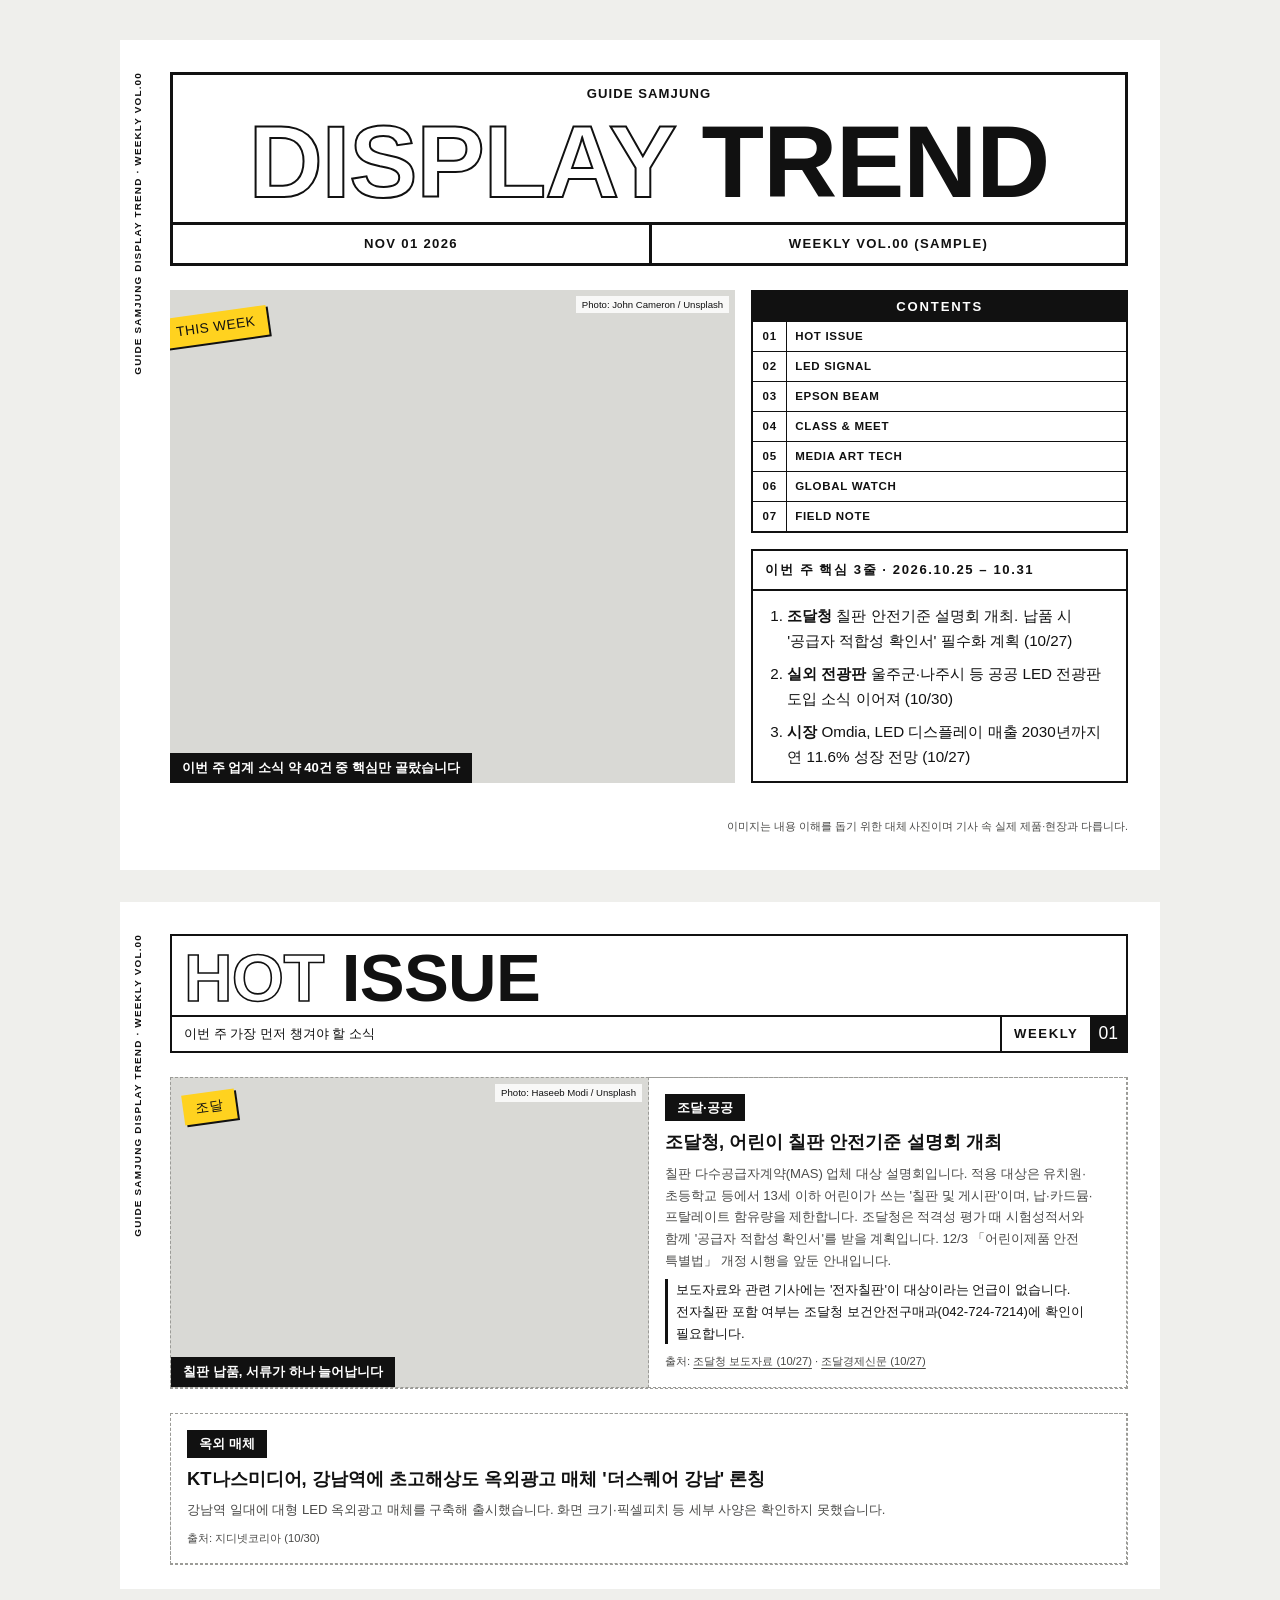
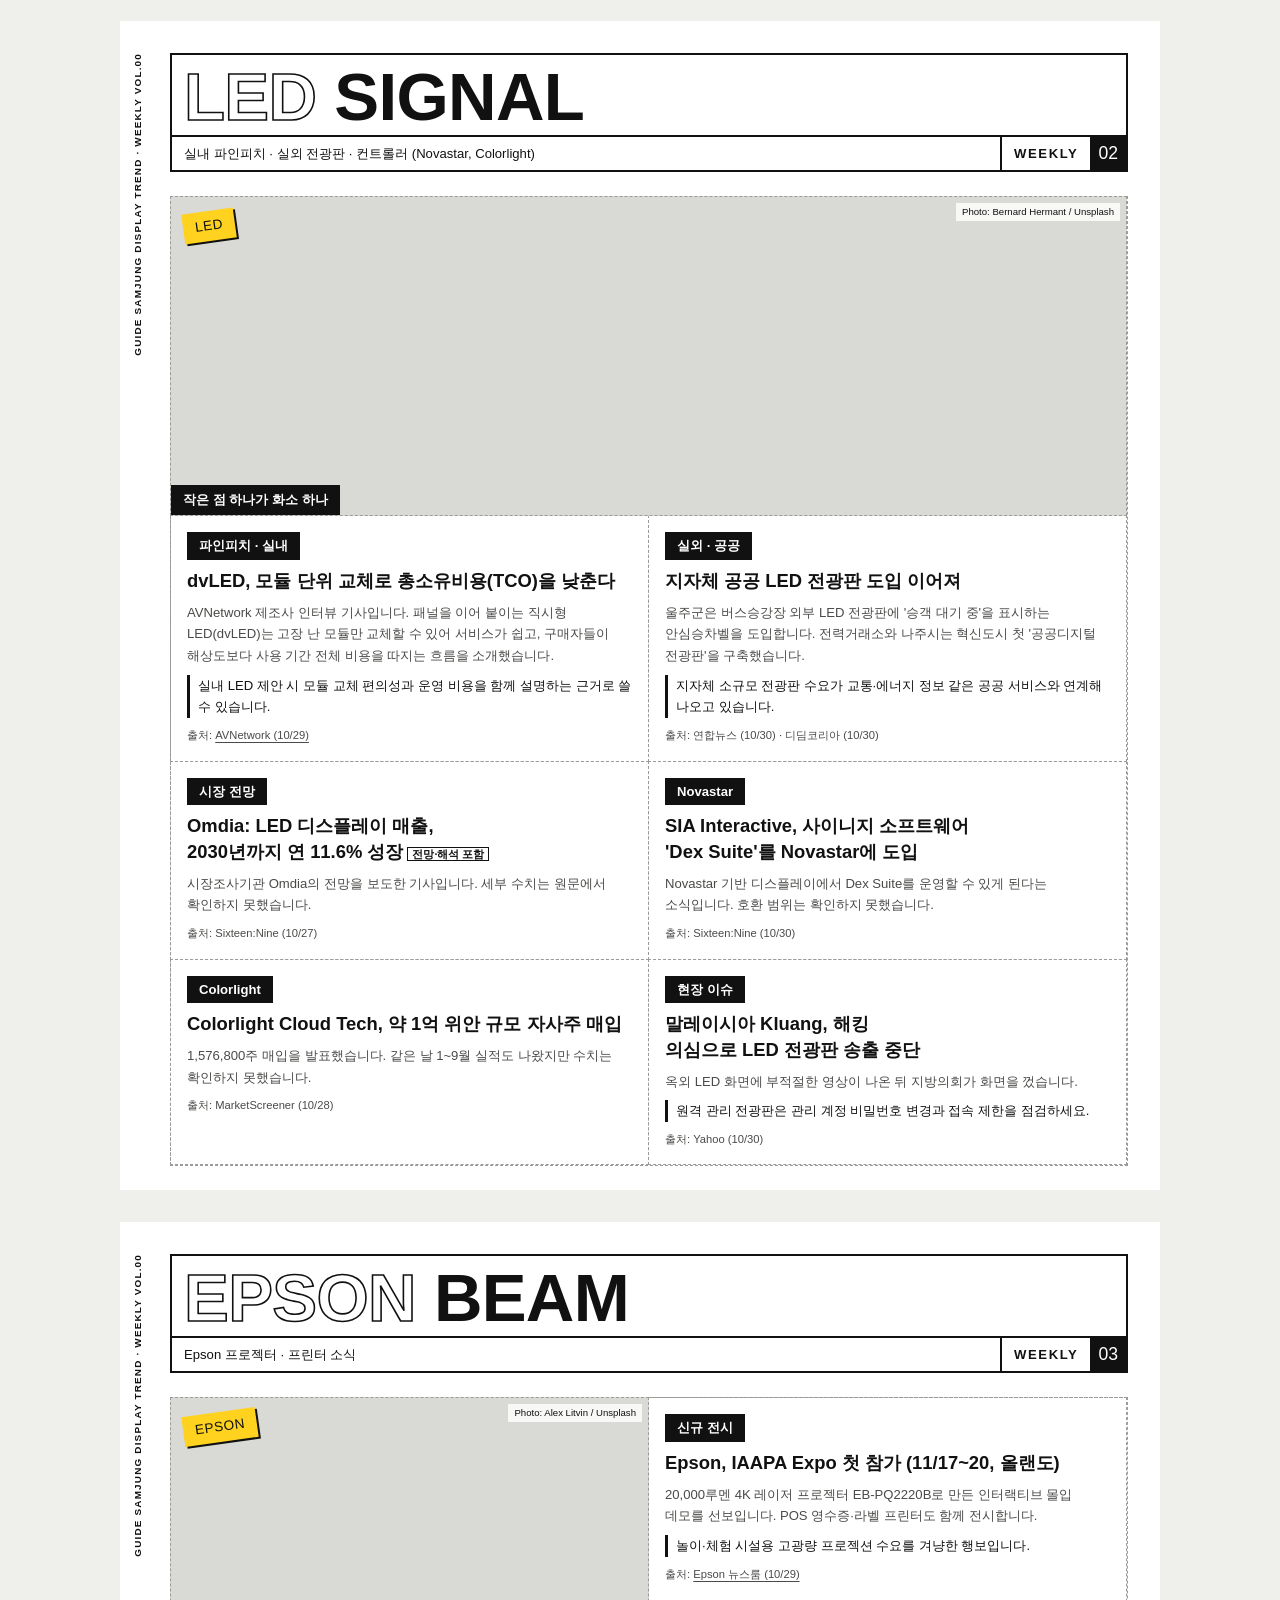
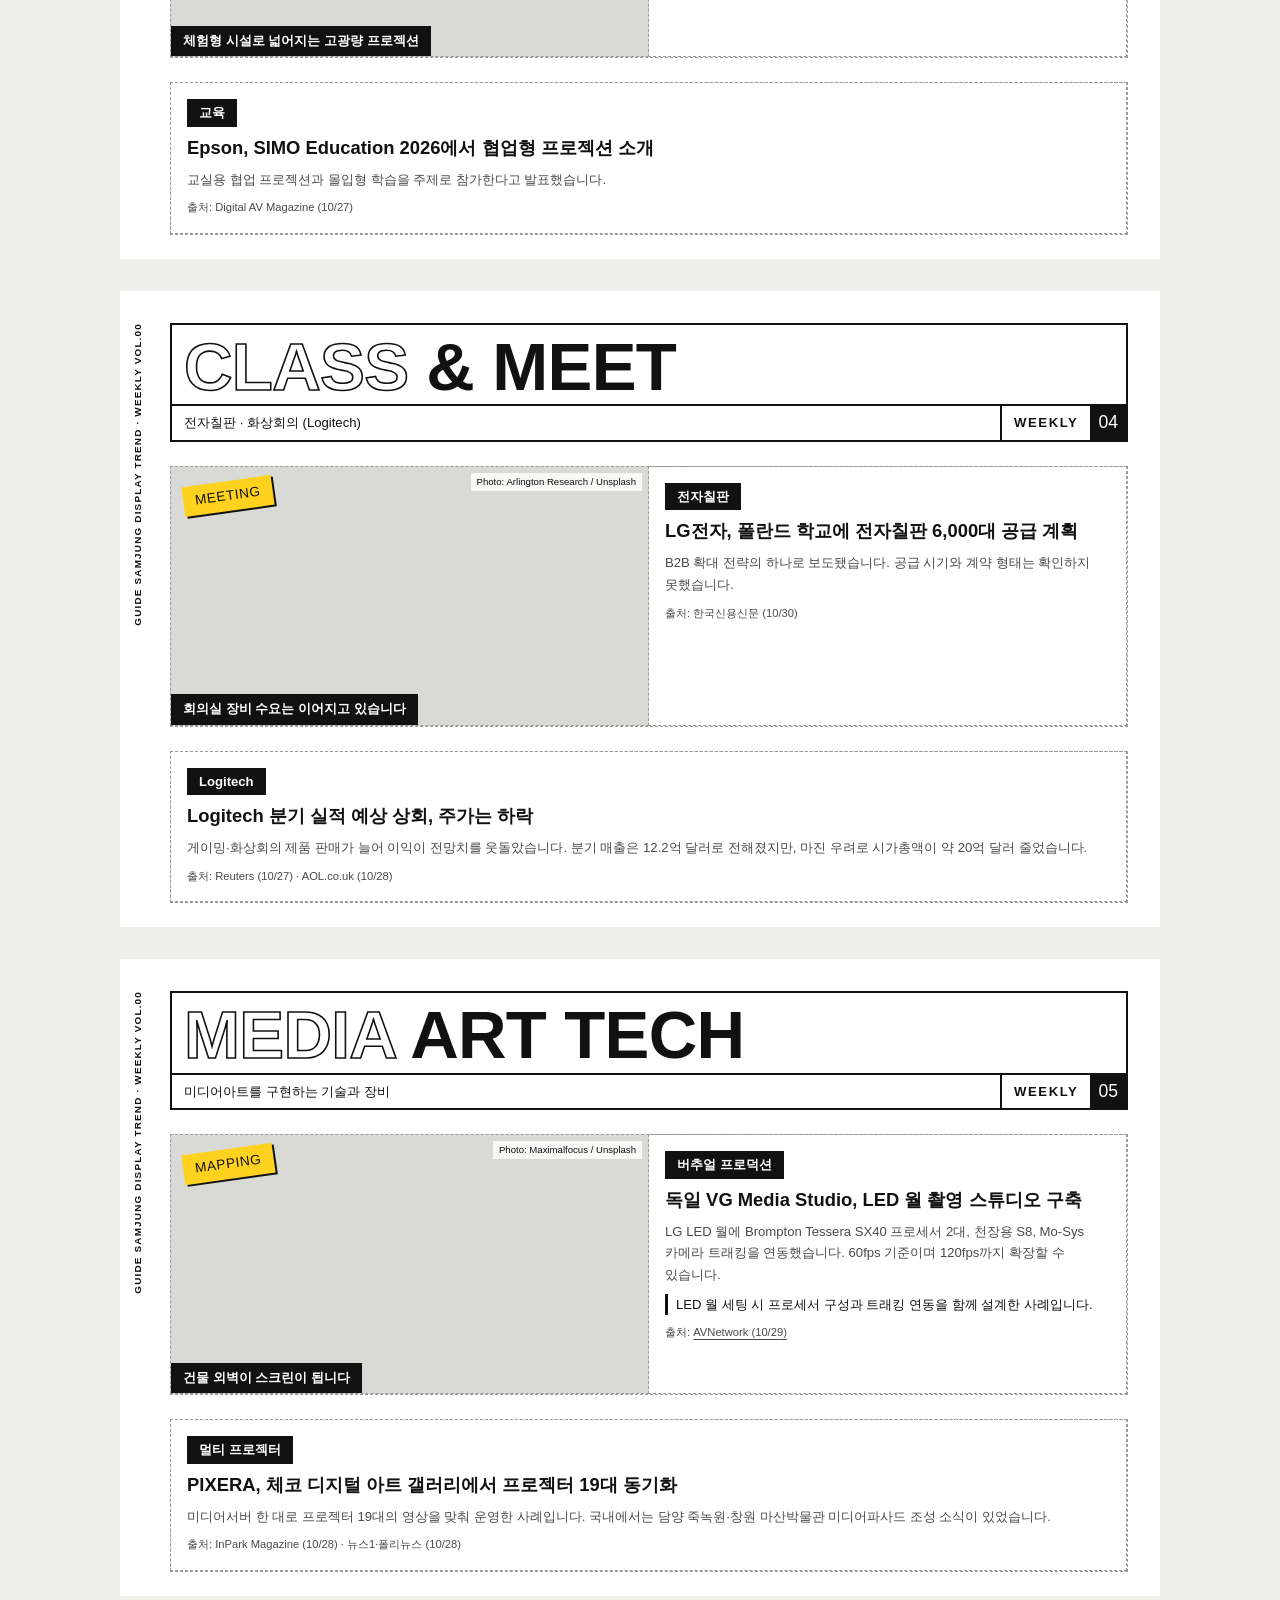
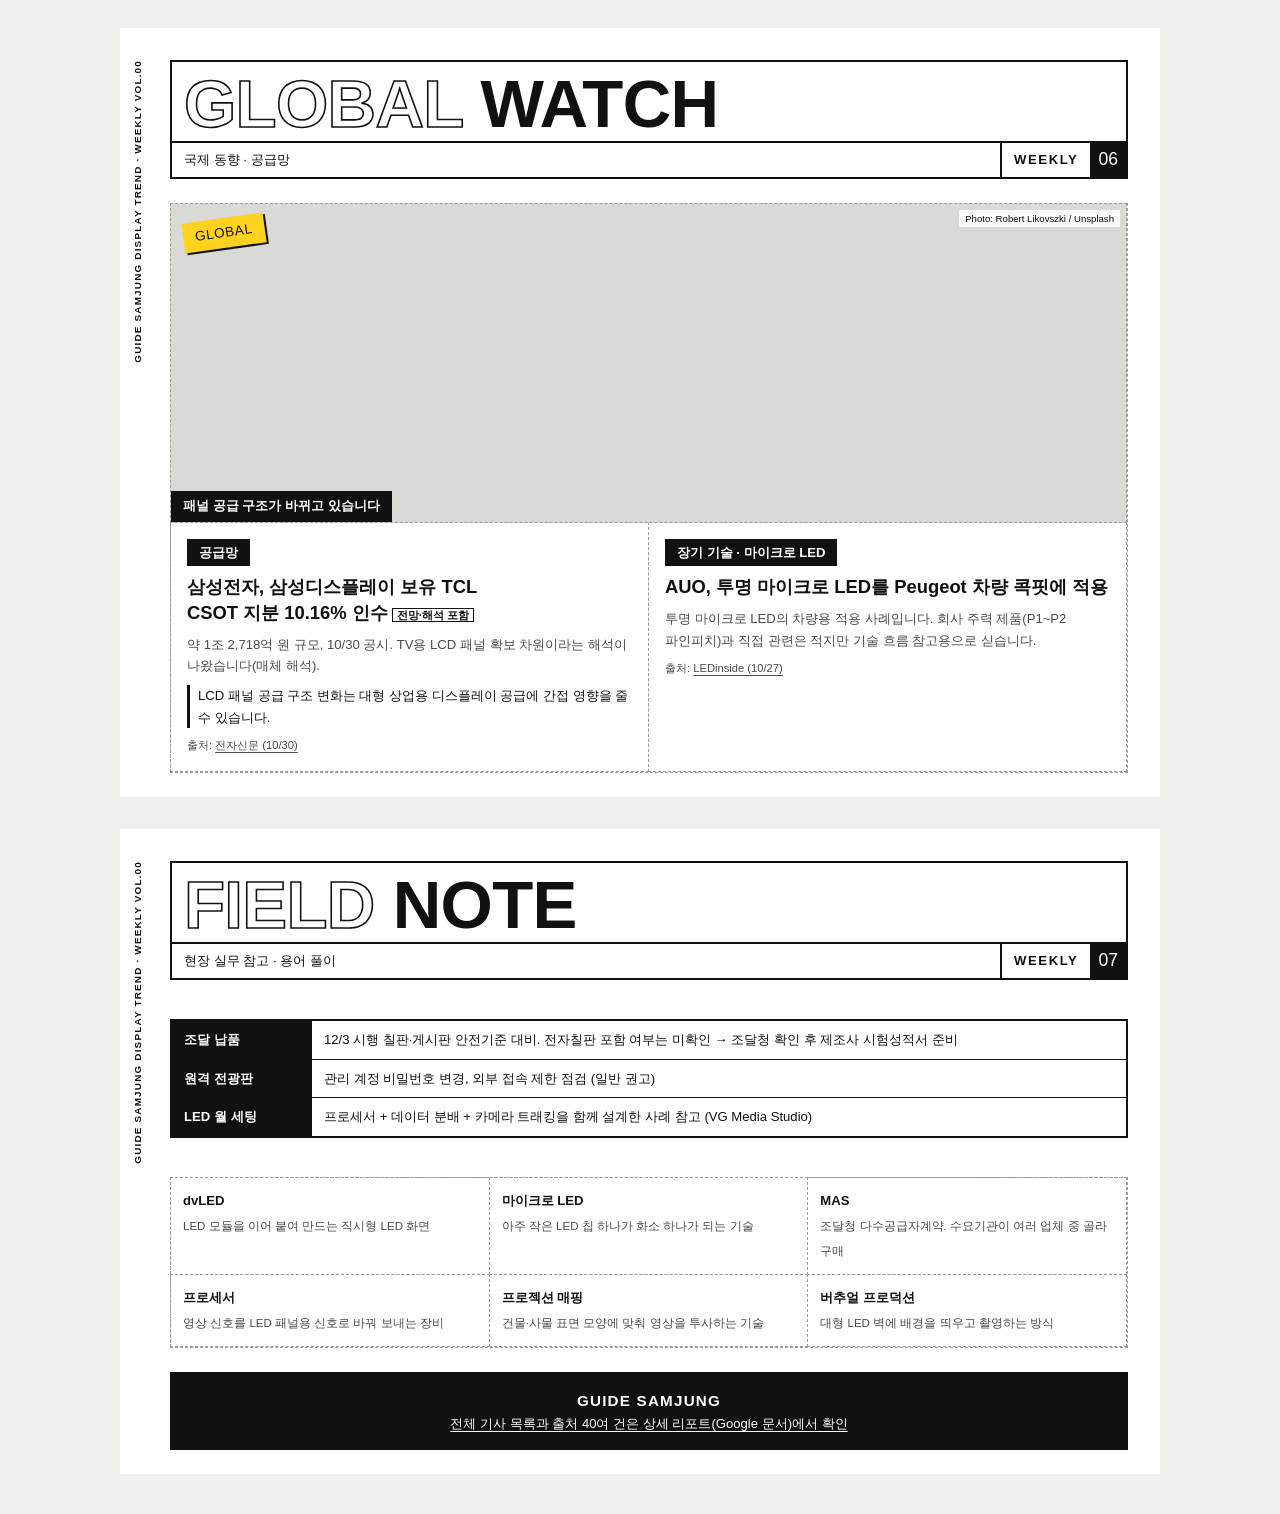
==== docs/index.html @ e7cdd211 "GitHub Pages용 샘플 잡지 페이지 추가 (docs/weekly/2026-11-01) Co-Authored-By: Claude Opus 5.5 <noreply@anthrop" ====
<!doctype html>
<html lang="ko">
<head>
<meta charset="utf-8">
<meta name="viewport" content="width=device-width,initial-scale=1">
<title>Guide Samjung Display Trend</title>
<meta http-equiv="refresh" content="0; url=weekly/2026-11-01/">
</head>
<body>
<p><a href="weekly/2026-11-01/">최신 호 보기</a></p>
</body>
</html>
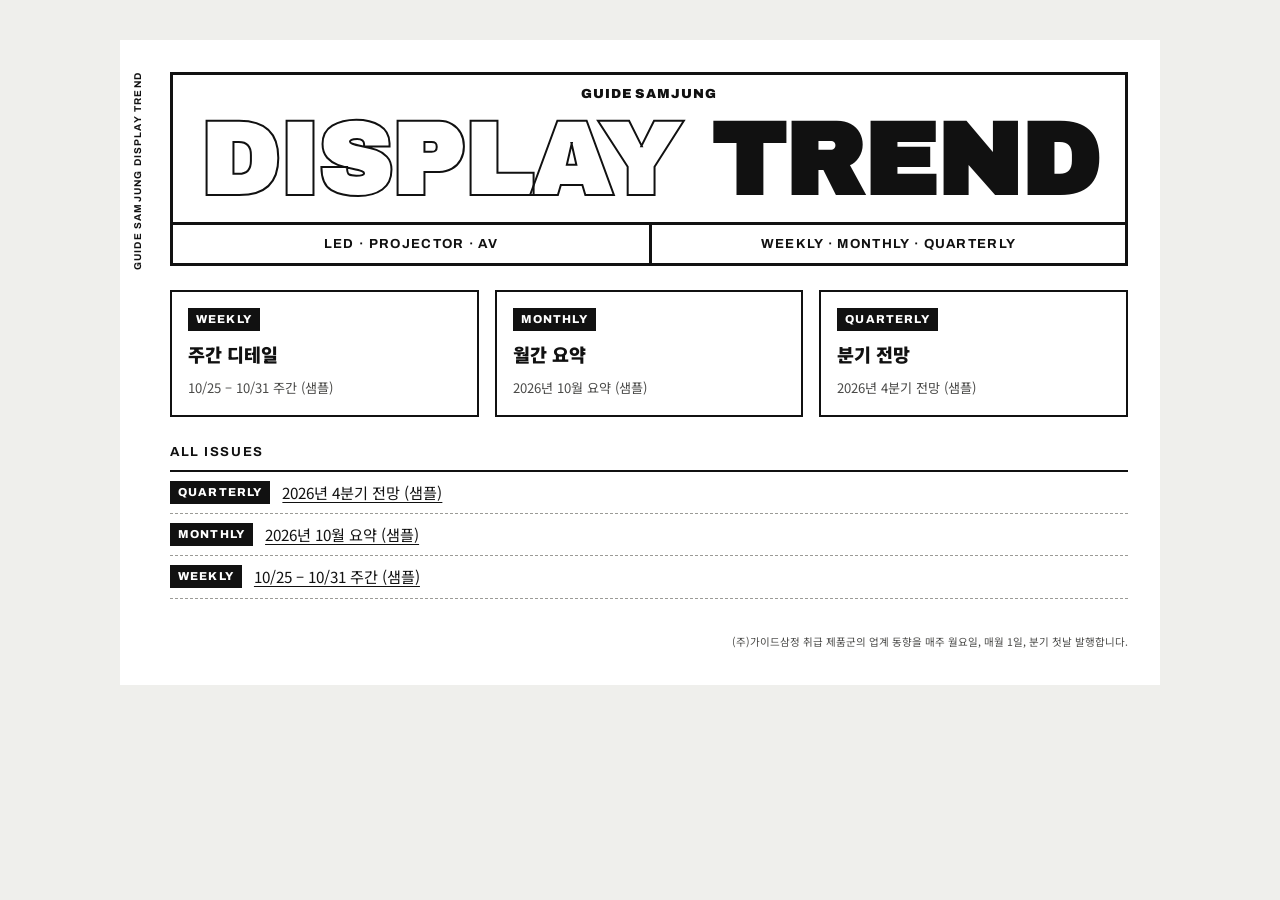
==== commit 1ef03516: "잡지형 페이지 공통 구조 정리 + 월간(2026-10)·분기(2026-Q4) 샘플 추가 - docs/assets: 공통 CSS·JS(core/blocks/render/hub)와 사" ====
--- a/docs/index.html
+++ b/docs/index.html
@@ -2,11 +2,28 @@
 <html lang="ko">
 <head>
 <meta charset="utf-8">
-<meta name="viewport" content="width=device-width,initial-scale=1">
+<meta name="viewport" content="width=device-width,initial-scale=1,viewport-fit=cover">
 <title>Guide Samjung Display Trend</title>
-<meta http-equiv="refresh" content="0; url=weekly/2026-11-01/">
+<link rel="preconnect" href="https://fonts.googleapis.com">
+<link rel="preconnect" href="https://fonts.gstatic.com" crossorigin>
+<link rel="stylesheet" href="https://fonts.googleapis.com/css2?family=Archivo+Black&family=Archivo:wght@700;800;900&family=Noto+Sans+KR:wght@400;500;700;900&display=swap">
+<link rel="stylesheet" href="assets/css/base.css">
+<link rel="stylesheet" href="assets/css/components.css">
+<link rel="stylesheet" href="assets/css/hub.css">
 </head>
 <body>
-<p><a href="weekly/2026-11-01/">최신 호 보기</a></p>
+<main class="book">
+  <section class="page" data-side="GUIDE SAMJUNG DISPLAY TREND">
+    <header class="mast">
+      <div class="mast-brand"><b>GUIDE SAMJUNG</b></div>
+      <h1 class="mast-title"><span class="outline">DISPLAY</span> <span class="solid">TREND</span></h1>
+      <div class="mast-meta"><span>LED · PROJECTOR · AV</span><span>WEEKLY · MONTHLY · QUARTERLY</span></div>
+    </header>
+    <div class="hub" id="hub" aria-label="발행 목록"></div>
+    <p class="page-foot">(주)가이드삼정 취급 제품군의 업계 동향을 매주 월요일, 매월 1일, 분기 첫날 발행합니다.</p>
+  </section>
+</main>
+<script src="issues.js"></script>
+<script src="assets/js/hub.js"></script>
 </body>
 </html>
--- a/docs/assets/css/base.css
+++ b/docs/assets/css/base.css
@@ -0,0 +1,84 @@
+/* 기본 토큰과 페이지 골격
+   레이아웃: 종이 잡지 한 권을 세로로 펼친 형태. 각 섹션 = 테두리 친 한 페이지,
+   상단에 큰 영문 타이틀 + 한글 설명 바 + 페이지 번호 박스, 왼쪽 세로 문구. */
+:root {
+  --paper: #efefec;      /* 바깥 바탕 */
+  --sheet: #ffffff;      /* 페이지 면 */
+  --ink: #111111;        /* 본문·굵은 선 */
+  --ink-2: #4a4a48;      /* 보조 글자 */
+  --rule: #9b9b97;       /* 점선 구분선 */
+  --tint: #d9d9d5;       /* 회색 블록 */
+  --tag: #ffd21f;        /* 노란 라벨 (포인트 1곳) */
+
+  --f-display: "Archivo Black", "Arial Black", "Noto Sans KR", sans-serif;
+  --f-body: "Noto Sans KR", "Apple SD Gothic Neo", "Malgun Gothic", sans-serif;
+  --f-label: "Archivo", "Noto Sans KR", Arial, sans-serif;
+
+  --s-1: 4px; --s-2: 8px; --s-3: 12px; --s-4: 16px; --s-5: 24px; --s-6: 32px; --s-7: 48px;
+  --t-xs: 0.72rem; --t-sm: 0.82rem; --t-md: 0.95rem; --t-lg: 1.15rem;
+  color-scheme: light;
+}
+
+* { box-sizing: border-box; }
+
+body {
+  background: var(--paper);
+  color: var(--ink);
+  font-family: var(--f-body);
+  font-size: var(--t-md);
+  line-height: 1.65;
+  word-break: keep-all;
+  padding-left: max(16px, env(safe-area-inset-left, 0px));
+  padding-right: max(16px, env(safe-area-inset-right, 0px));
+  padding-block: var(--s-6);
+}
+
+a { color: inherit; text-underline-offset: 3px; }
+a:focus-visible { outline: 2px solid var(--ink); outline-offset: 2px; }
+
+.book {
+  max-width: 1040px;
+  margin-inline: auto;
+  display: grid;
+  gap: var(--s-6);
+}
+
+/* 한 페이지 */
+.page {
+  position: relative;
+  background: var(--sheet);
+  padding: var(--s-6) var(--s-6) var(--s-5) calc(var(--s-6) + 18px);
+  display: grid;
+  gap: var(--s-5);
+  min-width: 0;
+}
+
+/* 왼쪽 세로 문구 (레퍼런스의 'MIRI MAGAZINE VOL.46') */
+.page::before {
+  content: attr(data-side);
+  position: absolute;
+  left: 10px;
+  top: var(--s-6);
+  writing-mode: vertical-rl;
+  transform: rotate(180deg);
+  font-family: var(--f-label);
+  font-size: 0.62rem;
+  font-weight: 700;
+  letter-spacing: 0.12em;
+  color: var(--ink);
+}
+
+.page-foot {
+  font-size: 0.66rem;
+  color: var(--ink-2);
+  text-align: right;
+}
+
+@media (max-width: 640px) {
+  body { padding-block: var(--s-4); }
+  .page { padding: var(--s-5) var(--s-4) var(--s-4) calc(var(--s-4) + 16px); }
+}
+
+@media (prefers-reduced-motion: reduce) {
+  * { transition: none !important; }
+}
--- a/docs/assets/css/components.css
+++ b/docs/assets/css/components.css
@@ -0,0 +1,249 @@
+/* 반복 요소: 표지 마스트헤드, 섹션 헤더, 사진, 기사 칸, 라벨, 목차, 용어, 출처 */
+
+/* ---------- 표지 ---------- */
+.mast {
+  border: 3px solid var(--ink);
+  display: grid;
+}
+.mast-brand {
+  text-align: center;
+  font-family: var(--f-label);
+  font-size: var(--t-sm);
+  letter-spacing: 0.08em;
+  padding-top: var(--s-2);
+}
+.mast-brand b { font-weight: 900; }
+.mast-title {
+  font-family: var(--f-display);
+  font-size: clamp(2.6rem, 9.5vw, 6.4rem);
+  line-height: 0.95;
+  text-align: center;
+  letter-spacing: -0.01em;
+  padding: var(--s-2) var(--s-3) var(--s-3);
+  margin: 0;
+}
+.mast-title .outline { color: transparent; -webkit-text-stroke: 2px var(--ink); }
+.mast-meta {
+  display: grid;
+  grid-template-columns: 1fr 1fr;
+  border-top: 3px solid var(--ink);
+  font-family: var(--f-label);
+  font-weight: 700;
+  font-size: var(--t-sm);
+  letter-spacing: 0.1em;
+  text-align: center;
+}
+.mast-meta span { padding: var(--s-2); }
+.mast-meta span + span { border-left: 3px solid var(--ink); }
+
+.cover-body {
+  display: grid;
+  grid-template-columns: minmax(0, 1.5fr) minmax(0, 1fr);
+  gap: var(--s-4);
+  align-items: stretch;
+}
+.cover-body .photo { min-height: 360px; }
+
+.contents { border: 2px solid var(--ink); align-self: start; }
+.contents h3 {
+  margin: 0;
+  background: var(--ink);
+  color: var(--sheet);
+  font-family: var(--f-label);
+  font-size: var(--t-sm);
+  letter-spacing: 0.14em;
+  text-align: center;
+  padding: var(--s-1);
+}
+.contents ol { list-style: none; margin: 0; padding: 0; }
+.contents li {
+  display: grid;
+  grid-template-columns: 34px 1fr;
+  border-top: 1px solid var(--ink);
+  font-family: var(--f-label);
+  font-size: var(--t-xs);
+  font-weight: 700;
+  letter-spacing: 0.06em;
+}
+.contents li span { padding: 5px var(--s-2); }
+.contents li span:first-child { border-right: 1px solid var(--ink); text-align: center; font-variant-numeric: tabular-nums; }
+.contents a { text-decoration: none; }
+.contents a:hover span:last-child { background: var(--tint); }
+
+.brief { border: 2px solid var(--ink); }
+.brief h3 {
+  margin: 0;
+  padding: var(--s-2) var(--s-3);
+  font-family: var(--f-label);
+  font-size: var(--t-sm);
+  letter-spacing: 0.12em;
+  border-bottom: 2px solid var(--ink);
+}
+.brief ol { margin: 0; padding: var(--s-3) var(--s-4) var(--s-3) calc(var(--s-4) + 18px); display: grid; gap: var(--s-2); }
+.brief li { font-size: var(--t-md); }
+.brief li b { font-weight: 700; }
+
+/* ---------- 섹션 헤더 ---------- */
+.sec-head { border: 2px solid var(--ink); }
+.sec-title {
+  margin: 0;
+  font-family: var(--f-display);
+  font-size: clamp(2rem, 7vw, 4.2rem);
+  line-height: 1;
+  padding: var(--s-2) var(--s-3) var(--s-1);
+  text-wrap: balance;
+  letter-spacing: -0.01em;
+}
+.sec-title .outline { color: transparent; -webkit-text-stroke: 1.6px var(--ink); }
+.sec-bar {
+  display: grid;
+  grid-template-columns: 1fr auto auto;
+  border-top: 2px solid var(--ink);
+  align-items: stretch;
+}
+.sec-bar p { margin: 0; padding: 6px var(--s-3); font-size: var(--t-sm); min-width: 0; }
+.sec-bar .mag {
+  font-family: var(--f-label);
+  font-weight: 800;
+  letter-spacing: 0.12em;
+  font-size: var(--t-sm);
+  padding: 6px var(--s-3);
+  border-left: 2px solid var(--ink);
+}
+.sec-bar .no {
+  background: var(--ink);
+  color: var(--sheet);
+  font-family: var(--f-display);
+  font-size: 1.1rem;
+  padding: 2px var(--s-2);
+  display: grid;
+  place-items: center;
+  font-variant-numeric: tabular-nums;
+}
+
+/* ---------- 사진 ---------- */
+.photo {
+  position: relative;
+  margin: 0;
+  background: var(--tint);
+  overflow: hidden;
+  min-height: 220px;
+}
+.photo img {
+  position: absolute;
+  inset: 0;
+  width: 100%;
+  height: 100%;
+  object-fit: cover;
+  filter: saturate(1.05);
+}
+.photo figcaption {
+  position: absolute;
+  left: 0;
+  bottom: 0;
+  max-width: 88%;
+  background: var(--ink);
+  color: var(--sheet);
+  font-size: var(--t-sm);
+  font-weight: 700;
+  padding: 6px var(--s-3);
+  line-height: 1.4;
+}
+.photo .credit {
+  position: absolute;
+  right: 6px;
+  top: 6px;
+  font-size: 0.6rem;
+  background: rgba(255, 255, 255, 0.82);
+  color: var(--ink);
+  padding: 1px 6px;
+}
+
+/* 노란 기울어진 라벨 */
+.tag {
+  position: absolute;
+  z-index: 2;
+  background: var(--tag);
+  color: var(--ink);
+  font-family: var(--f-display);
+  font-size: 0.85rem;
+  letter-spacing: 0.04em;
+  padding: 4px 12px;
+  transform: rotate(-8deg);
+  box-shadow: 2px 2px 0 var(--ink);
+  white-space: nowrap;
+}
+
+/* ---------- 기사 그리드 ---------- */
+.grid {
+  display: grid;
+  grid-template-columns: repeat(2, minmax(0, 1fr));
+  border: 1px dashed var(--rule);
+}
+.grid > * { border: 1px dashed var(--rule); margin: -1px 0 0 -1px; min-width: 0; }
+.grid.wide-first > :first-child { grid-column: 1 / -1; }
+
+.story { padding: var(--s-4); display: grid; gap: var(--s-2); align-content: start; }
+.story .label {
+  justify-self: start;
+  background: var(--ink);
+  color: var(--sheet);
+  font-size: var(--t-sm);
+  font-weight: 700;
+  padding: 3px var(--s-3);
+}
+.story h4 { margin: 0; font-size: var(--t-lg); line-height: 1.4; font-weight: 900; text-wrap: balance; }
+.story p { margin: 0; color: var(--ink-2); font-size: var(--t-sm); }
+.story .why {
+  border-left: 3px solid var(--ink);
+  padding-left: var(--s-2);
+  color: var(--ink);
+  font-size: var(--t-sm);
+  font-weight: 500;
+}
+.story .src { font-size: 0.7rem; color: var(--ink-2); }
+.story .src a { color: var(--ink-2); }
+.story .est { font-size: 0.68rem; font-weight: 700; border: 1px solid var(--ink); padding: 0 4px; margin-left: 4px; }
+
+.split { display: grid; grid-template-columns: minmax(0, 1fr) minmax(0, 1fr); }
+.split .photo { min-height: 260px; }
+
+/* ---------- 실무 노트·용어 ---------- */
+.notes { display: grid; gap: 0; border: 2px solid var(--ink); }
+.notes div { display: grid; grid-template-columns: 140px 1fr; border-top: 1px solid var(--ink); }
+.notes div:first-child { border-top: 0; }
+.notes dt { background: var(--ink); color: var(--sheet); font-weight: 700; font-size: var(--t-sm); padding: var(--s-2) var(--s-3); }
+.notes dd { margin: 0; padding: var(--s-2) var(--s-3); font-size: var(--t-sm); }
+
+.terms { display: grid; grid-template-columns: repeat(3, minmax(0, 1fr)); border: 1px dashed var(--rule); }
+.terms > div { border: 1px dashed var(--rule); margin: -1px 0 0 -1px; padding: var(--s-3); }
+.terms b { display: block; font-family: var(--f-label); font-weight: 800; font-size: var(--t-sm); }
+.terms span { font-size: var(--t-xs); color: var(--ink-2); }
+
+/* ---------- 출처 ---------- */
+.sources { margin: 0; padding-left: 20px; font-size: var(--t-xs); color: var(--ink-2); display: grid; gap: 4px; }
+.sources a { word-break: break-all; }
+.closing {
+  background: var(--ink);
+  color: var(--sheet);
+  text-align: center;
+  padding: var(--s-4);
+  font-size: var(--t-sm);
+}
+.closing b { font-family: var(--f-label); letter-spacing: 0.08em; display: block; font-size: var(--t-md); }
+
+/* ---------- 좁은 화면 ---------- */
+@media (max-width: 720px) {
+  .cover-body, .split { grid-template-columns: 1fr; }
+  .grid { grid-template-columns: 1fr; }
+  .terms { grid-template-columns: 1fr 1fr; }
+  .notes div { grid-template-columns: 1fr; }
+  .sec-bar { grid-template-columns: 1fr auto; }
+  .sec-bar .mag { display: none; }
+}
+@media (max-width: 420px) {
+  .terms { grid-template-columns: 1fr; }
+  .mast-meta { grid-template-columns: 1fr; }
+  .mast-meta span + span { border-left: 0; border-top: 3px solid var(--ink); }
+}
+.grid.wide-first > .photo { min-height: 320px; }
--- a/docs/assets/css/hub.css
+++ b/docs/assets/css/hub.css
@@ -0,0 +1,19 @@
+/* 첫 화면(발행 목록) */
+.hub { display: grid; gap: var(--s-5); }
+.hub-latest { display: grid; grid-template-columns: repeat(3, minmax(0, 1fr)); gap: var(--s-4); }
+.hub-card {
+  display: grid; gap: var(--s-2); align-content: start;
+  border: 2px solid var(--ink); padding: var(--s-4); text-decoration: none; color: var(--ink);
+}
+.hub-card b { font-size: var(--t-lg); font-weight: 900; }
+.hub-card:hover { background: var(--tag); }
+.hub-card.empty { color: var(--ink-2); border-style: dashed; }
+.hub-kind {
+  justify-self: start; background: var(--ink); color: var(--sheet);
+  font-family: var(--f-label); font-weight: 800; letter-spacing: 0.1em; font-size: var(--t-xs); padding: 2px 8px;
+}
+.hub-title { font-size: var(--t-sm); color: var(--ink-2); }
+.hub-archive h3 { margin: 0 0 var(--s-2); font-family: var(--f-label); letter-spacing: 0.12em; font-size: var(--t-sm); }
+.hub-archive ul { list-style: none; margin: 0; padding: 0; border-top: 2px solid var(--ink); }
+.hub-archive li { display: flex; gap: var(--s-3); align-items: center; padding: var(--s-2) 0; border-bottom: 1px dashed var(--rule); }
+@media (max-width: 640px) { .hub-latest { grid-template-columns: 1fr; } }
